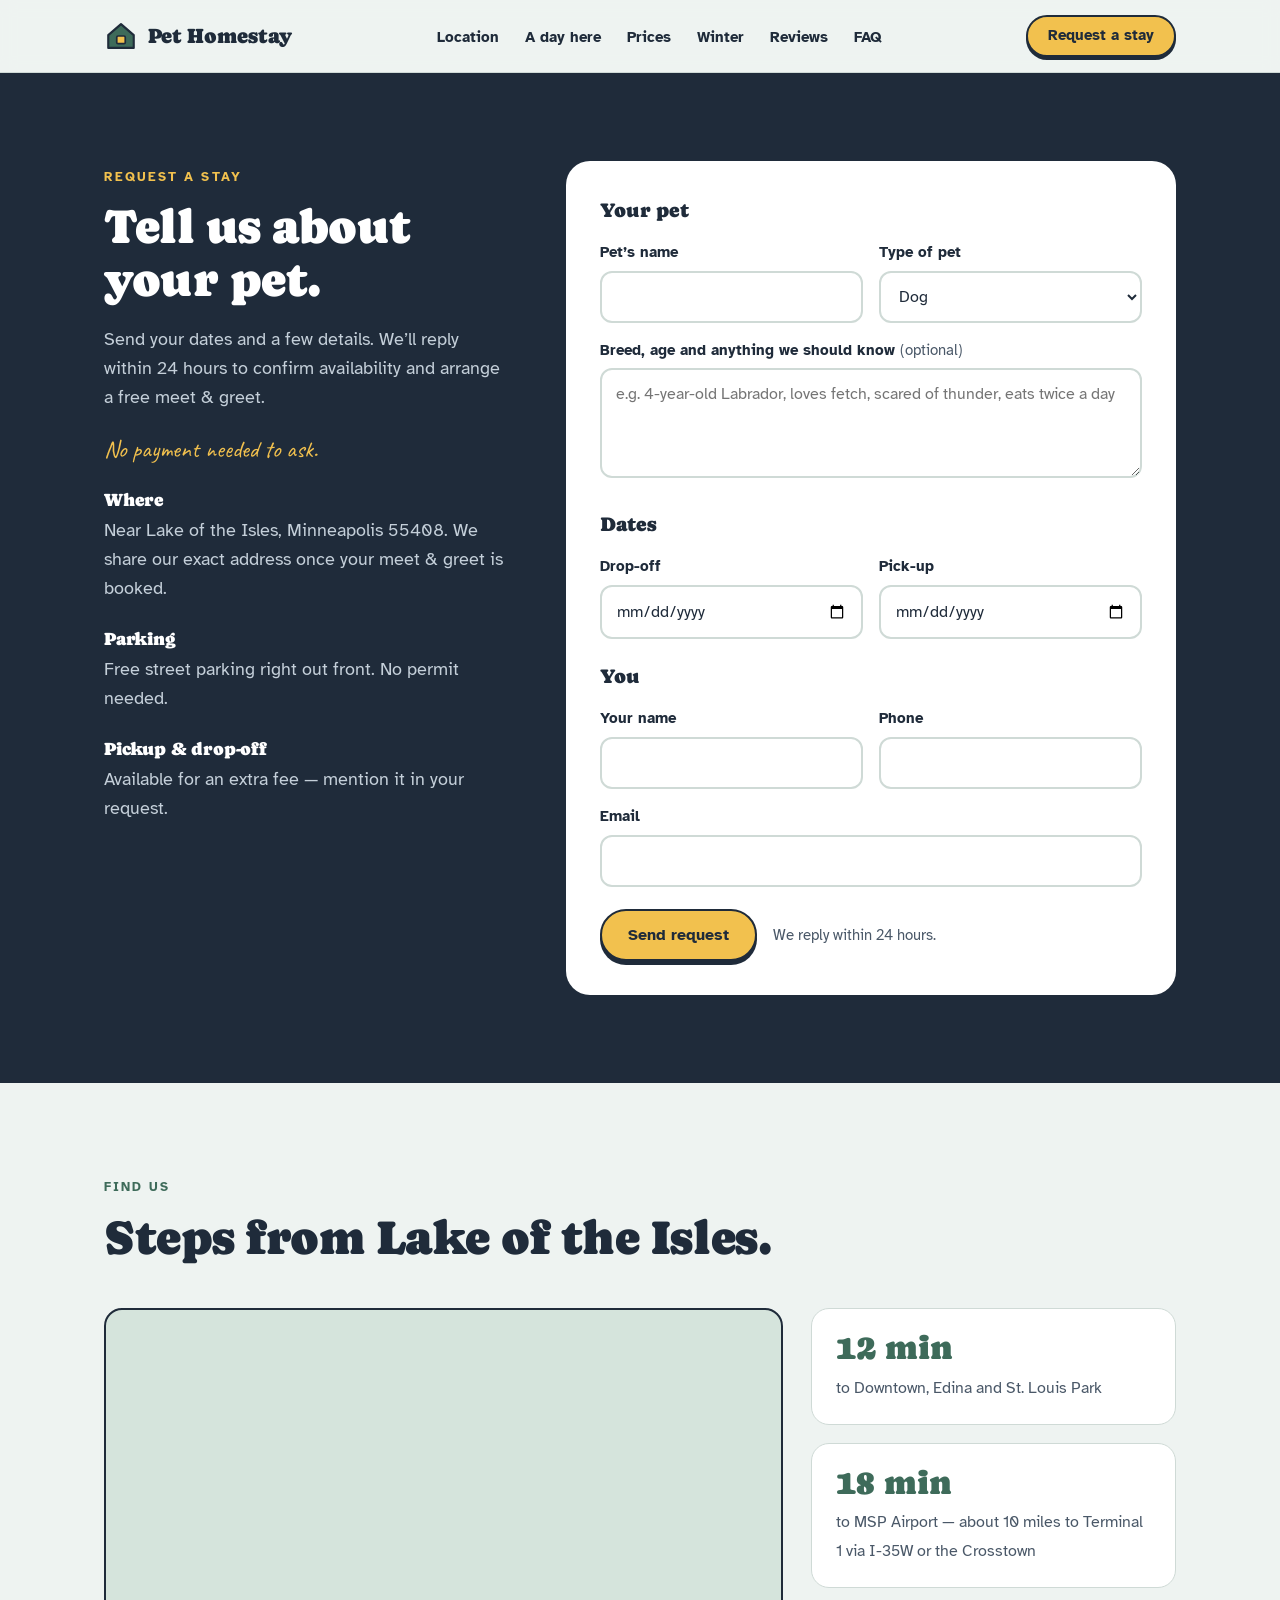
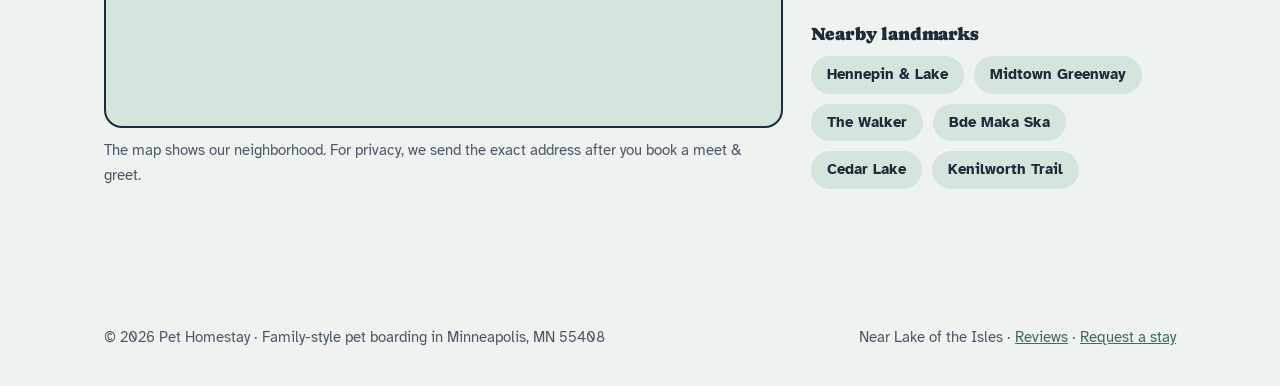
==== contact.html @ 7f304191 "Add Minneapolis location, service area, winter care, drop-in visits, reviews and contact pages Co-Au" ====
<!DOCTYPE html>
<html lang="en">
<head>
<meta charset="UTF-8">
<meta name="viewport" content="width=device-width, initial-scale=1">
<title>Request a Stay | Pet Boarding near Lake of the Isles, Minneapolis</title>
<meta name="description" content="Request pet boarding or drop-in visits near Lake of the Isles, Minneapolis 55408. Free street parking, pickup available. We reply within 24 hours.">
<link rel="canonical" href="https://petboardinghome.org/contact.html">
<meta property="og:title" content="Request a Stay | Pet Boarding near Lake of the Isles, Minneapolis">
<meta property="og:description" content="Request pet boarding or drop-in visits near Lake of the Isles, Minneapolis 55408. Free street parking, pickup available. We reply within 24 hours.">
<meta property="og:url" content="https://petboardinghome.org/contact.html">
<meta property="og:type" content="website">
<link rel="preconnect" href="https://fonts.googleapis.com">
<link rel="preconnect" href="https://fonts.gstatic.com" crossorigin>
<link href="https://fonts.googleapis.com/css2?family=Caprasimo&family=Atkinson+Hyperlegible:ital,wght@0,400;0,700;1,400&family=Caveat:wght@500;700&display=swap" rel="stylesheet">
<link rel="stylesheet" href="styles.css">
</head>
<body>

<header class="site">
  <div class="wrap nav">
    <a class="brand" href="index.html" aria-label="Pet Homestay, home">
      <svg class="brand-mark" viewBox="0 0 40 40" aria-hidden="true">
        <path d="M5 19 20 6l15 13v15H5z" fill="#3E6B5A" stroke="#1F2B3A" stroke-width="2.5" stroke-linejoin="round"/>
        <rect x="15" y="20" width="10" height="9" rx="1.5" fill="#F2C14E" stroke="#1F2B3A" stroke-width="2"/>
      </svg>
      <span class="brand-name">Pet Homestay</span>
    </a>
    <ul class="nav-links">
      <li><a href="index.html#location">Location</a></li>
      <li><a href="index.html#day">A day here</a></li>
      <li><a href="index.html#prices">Prices</a></li>
      <li><a href="index.html#winter">Winter</a></li>
      <li><a href="testimonials.html">Reviews</a></li>
      <li><a href="index.html#faq">FAQ</a></li>
    </ul>
    <a class="btn btn-primary" href="contact.html">Request a stay</a>
  </div>
</header>

<main id="top">

  <section id="book" class="band-ink">
    <div class="wrap book-grid">
      <div class="book-aside">
        <span class="eyebrow">Request a stay</span>
        <h1 style="color:#fff; font-size:clamp(2rem,4.2vw,3rem)">Tell us about your pet.</h1>
        <p>Send your dates and a few details. We’ll reply within 24 hours to confirm availability and arrange a free meet &amp; greet.</p>
        <p class="note" style="color:var(--lamp)">No payment needed to ask.</p>
        <h3>Where</h3>
        <p>Near Lake of the Isles, Minneapolis 55408. We share our exact address once your meet &amp; greet is booked.</p>
        <h3>Parking</h3>
        <p>Free street parking right out front. No permit needed.</p>
        <h3>Pickup &amp; drop-off</h3>
        <p>Available for an extra fee — mention it in your request.</p>
      </div>

      <form class="request" id="request-form" action="https://formspree.io/f/mzezzyql" method="POST" novalidate>
        <input type="hidden" name="_subject" id="fs-subject" value="New stay request">
        <input type="text" name="_gotcha" tabindex="-1" autocomplete="off" aria-hidden="true" style="position:absolute;left:-9999px">
        <div id="form-body">
          <fieldset>
            <legend>Your pet</legend>
            <div class="fields">
              <div><label for="pet-name">Pet’s name</label><input id="pet-name" name="Pet name" required autocomplete="off"><p class="error">Please add your pet’s name.</p></div>
              <div><label for="pet-type">Type of pet</label>
                <select id="pet-type" name="Pet type">
                  <option>Dog</option><option>Cat</option><option>Rabbit / small pet</option><option>Other</option>
                </select>
              </div>
              <div class="full"><label for="pet-about">Breed, age and anything we should know <span class="opt">(optional)</span></label>
                <textarea id="pet-about" name="About the pet" placeholder="e.g. 4-year-old Labrador, loves fetch, scared of thunder, eats twice a day"></textarea></div>
            </div>
          </fieldset>
          <fieldset>
            <legend>Dates</legend>
            <div class="fields">
              <div><label for="date-in">Drop-off</label><input id="date-in" name="Drop-off" type="date" required><p class="error">Choose a drop-off date.</p></div>
              <div><label for="date-out">Pick-up</label><input id="date-out" name="Pick-up" type="date" required><p class="error">Choose a pick-up date on or after drop-off.</p></div>
            </div>
          </fieldset>
          <fieldset>
            <legend>You</legend>
            <div class="fields">
              <div><label for="owner-name">Your name</label><input id="owner-name" name="Owner name" required autocomplete="name"><p class="error">Please add your name.</p></div>
              <div><label for="owner-phone">Phone</label><input id="owner-phone" name="Phone" type="tel" required autocomplete="tel"><p class="error">Please add a phone number.</p></div>
              <div class="full"><label for="owner-email">Email</label><input id="owner-email" name="email" type="email" required autocomplete="email"><p class="error">Please add a valid email address.</p></div>
            </div>
          </fieldset>
          <div class="form-foot">
            <button class="btn btn-primary" type="submit" id="send-btn">Send request</button>
            <small>We reply within 24 hours.</small>
          </div>
          <p class="send-error" id="send-error" role="alert"></p>
        </div>
        <div class="sent" id="form-sent" role="status" aria-live="polite">
          <h3>Request sent</h3>
          <p>Thanks! We’ve got your request and will reply within 24 hours to confirm availability and set up a meet &amp; greet.</p>
        </div>
      </form>
    </div>
  </section>

  <section id="map">
    <div class="wrap">
      <div class="section-head">
        <span class="eyebrow">Find us</span>
        <h2>Steps from Lake of the Isles.</h2>
      </div>
      <div class="map-grid">
        <div>
          <iframe class="map" title="Map of Lake of the Isles, Minneapolis" loading="lazy" referrerpolicy="no-referrer-when-downgrade"
            src="https://www.google.com/maps?q=Lake+of+the+Isles,+Minneapolis,+MN+55408&amp;z=14&amp;output=embed"></iframe>
          <p class="map-note">The map shows our neighborhood. For privacy, we send the exact address after you book a meet &amp; greet.</p>
        </div>
        <div>
          <div class="drive" style="grid-template-columns:1fr; margin:0">
            <div><strong>12 min</strong><span>to Downtown, Edina and St. Louis Park</span></div>
            <div><strong>18 min</strong><span>to MSP Airport — about 10 miles to Terminal 1 via I-35W or the Crosstown</span></div>
          </div>
          <div class="landmarks">
            <h3>Nearby landmarks</h3>
            <ul class="chips">
              <li>Hennepin &amp; Lake</li><li>Midtown Greenway</li><li>The Walker</li>
              <li>Bde Maka Ska</li><li>Cedar Lake</li><li>Kenilworth Trail</li>
            </ul>
          </div>
        </div>
      </div>
    </div>
  </section>

</main>

<footer class="site">
  <div class="wrap foot">
    <span>© <span id="year"></span> Pet Homestay · Family-style pet boarding in Minneapolis, MN 55408</span>
    <span>Near Lake of the Isles · <a href="testimonials.html">Reviews</a> · <a href="contact.html">Request a stay</a></span>
  </div>
</footer>

<script>document.getElementById("year").textContent = new Date().getFullYear();</script>
<script src="form.js"></script>
</body>
</html>
---- styles.css ----
:root {
  --mist: #EEF3F1;      /* page background, soft morning light */
  --white: #FFFFFF;
  --ink: #1F2B3A;       /* evening navy, text */
  --ink-soft: #4A5868;
  --lamp: #F2C14E;      /* warm lamp glow, the one bright accent */
  --lamp-soft: #FBE7B0;
  --sofa: #3E6B5A;      /* living-room green */
  --sofa-soft: #D5E4DC;
  --blush: #F4C7B8;
  --line: #CFDAD6;

  --display: "Caprasimo", Georgia, serif;
  --body: "Atkinson Hyperlegible", system-ui, sans-serif;
  --hand: "Caveat", cursive;

  --radius: 18px;
  --max: 1120px;
}

* { box-sizing: border-box; }
html { scroll-behavior: smooth; }
body {
  margin: 0;
  background: var(--mist);
  color: var(--ink);
  font-family: var(--body);
  font-size: 18px;
  line-height: 1.6;
  -webkit-font-smoothing: antialiased;
}
img, svg { display: block; max-width: 100%; }
a { color: var(--sofa); }
a:focus-visible, button:focus-visible, input:focus-visible, select:focus-visible,
textarea:focus-visible, summary:focus-visible {
  outline: 3px solid var(--lamp);
  outline-offset: 3px;
  border-radius: 6px;
}

.wrap { max-width: var(--max); margin: 0 auto; padding: 0 24px; }

h1, h2, h3 { font-family: var(--display); font-weight: 400; line-height: 1.1; margin: 0; letter-spacing: -0.01em; }
h2 { font-size: clamp(2rem, 4.2vw, 3rem); }
h3 { font-size: 1.35rem; }
.eyebrow {
  display: inline-block;
  font-size: 0.8rem;
  font-weight: 700;
  letter-spacing: 0.16em;
  text-transform: uppercase;
  color: var(--sofa);
  margin-bottom: 14px;
}
.lede { font-size: 1.15rem; color: var(--ink-soft); max-width: 60ch; }
.note { font-family: var(--hand); font-size: 1.5rem; color: var(--sofa); line-height: 1.2; }

/* ---------- buttons ---------- */
.btn {
  display: inline-flex; align-items: center; gap: 10px;
  font: 700 1rem/1 var(--body);
  padding: 16px 26px;
  border-radius: 999px;
  border: 2px solid var(--ink);
  text-decoration: none;
  cursor: pointer;
  transition: transform .15s ease, box-shadow .15s ease;
}
.btn-primary { background: var(--lamp); color: var(--ink); box-shadow: 0 4px 0 var(--ink); }
.btn-primary:hover { transform: translateY(-2px); box-shadow: 0 6px 0 var(--ink); }
.btn-primary:active { transform: translateY(2px); box-shadow: 0 2px 0 var(--ink); }
.btn-quiet { background: transparent; color: var(--ink); }
.btn-quiet:hover { background: var(--white); }

/* ---------- nav ---------- */
header.site {
  position: sticky; top: 0; z-index: 20;
  background: color-mix(in srgb, var(--mist) 92%, transparent);
  backdrop-filter: blur(8px);
  border-bottom: 1px solid var(--line);
}
.nav { display: flex; align-items: center; justify-content: space-between; height: 72px; gap: 16px; }
.brand { display: flex; align-items: center; gap: 10px; text-decoration: none; color: var(--ink); }
.brand-mark { width: 34px; height: 34px; }
.brand-name { font-family: var(--display); font-size: 1.3rem; line-height: 1; }
.nav-links { display: flex; gap: 26px; list-style: none; margin: 0; padding: 0; }
.nav-links a { color: var(--ink); text-decoration: none; font-weight: 700; font-size: 0.95rem; }
.nav-links a:hover, .nav-links a[aria-current] { color: var(--sofa); }
.nav-links a[aria-current] { text-decoration: underline; text-underline-offset: 6px; text-decoration-thickness: 2px; }
.nav .btn { padding: 11px 20px; font-size: 0.95rem; box-shadow: 0 3px 0 var(--ink); }

/* ---------- hero ---------- */
.hero { padding: 64px 0 40px; }
.hero-grid { display: grid; grid-template-columns: 1.1fr 0.9fr; gap: 48px; align-items: center; }
.hero h1 { font-size: clamp(2.3rem, 5vw, 4rem); margin-bottom: 22px; }
.hero .served { font-weight: 700; margin: -12px 0 28px; max-width: 60ch; }
.rating-line { margin: 22px 0 0; font-size: 0.98rem; }
.rating-line .stars { color: #E0A800; letter-spacing: 2px; }
.rating-line a { font-weight: 700; }
.hero h1 em { font-style: normal; color: var(--sofa); }
.hero .lede { margin: 0 0 30px; }
.hero-actions { display: flex; flex-wrap: wrap; gap: 14px; margin-bottom: 34px; }
.promises { display: flex; flex-wrap: wrap; gap: 10px; list-style: none; padding: 0; margin: 0; }
.promises li {
  background: var(--white); border: 1px solid var(--line);
  border-radius: 999px; padding: 8px 16px; font-weight: 700; font-size: 0.92rem;
}
.promises li::before { content: "✕ "; color: #C2553F; }
.promises li.yes::before { content: "✓ "; color: var(--sofa); }

.house { position: relative; }
.house svg { width: 100%; height: auto; }
.house .caption {
  margin: 4px 8% 0 0; text-align: right;
  transform: rotate(-3deg);
}
.glow { animation: glow 5s ease-in-out infinite; }
@keyframes glow { 0%,100% { opacity: .55; } 50% { opacity: .85; } }
.smoke circle { animation: rise 6s linear infinite; opacity: 0; }
.smoke circle:nth-child(2) { animation-delay: 2s; }
.smoke circle:nth-child(3) { animation-delay: 4s; }
@keyframes rise {
  0% { transform: translate(0, 0) scale(.6); opacity: 0; }
  20% { opacity: .5; }
  100% { transform: translate(14px, -60px) scale(1.4); opacity: 0; }
}
.breath { transform-origin: 50% 100%; transform-box: fill-box; animation: breath 3.4s ease-in-out infinite; }
@keyframes breath { 0%,100% { transform: scaleY(1); } 50% { transform: scaleY(1.05); } }

/* ---------- sections ---------- */
section { padding: 88px 0; scroll-margin-top: 72px; }
.section-head { margin-bottom: 44px; }
.section-head .lede { margin-top: 14px; }
.band-white { background: var(--white); }
.band-ink { background: var(--ink); color: var(--mist); }
.band-ink .eyebrow { color: var(--lamp); }
.band-ink .lede { color: #C4CFD9; }

/* kennel vs home comparison */
.compare { width: 100%; border-collapse: separate; border-spacing: 0; font-size: 1rem; }
.compare th, .compare td { padding: 18px 20px; text-align: left; vertical-align: top; border-bottom: 1px solid var(--line); }
.compare thead th { font-size: 0.8rem; letter-spacing: .14em; text-transform: uppercase; color: var(--ink-soft); border-bottom: 2px solid var(--ink); }
.compare thead th.us { color: var(--sofa); }
.compare tbody th { font-weight: 700; width: 22%; }
.compare td.them { color: var(--ink-soft); width: 34%; }
.compare td.us { background: var(--sofa-soft); font-weight: 700; }
.compare tr:last-child td.us { border-radius: 0 0 var(--radius) var(--radius); }
.compare thead th.us { background: var(--sofa-soft); border-radius: var(--radius) var(--radius) 0 0; }

/* a day here — timeline */
.day { position: relative; list-style: none; margin: 0; padding: 0; display: grid; grid-template-columns: repeat(6, 1fr); gap: 0; }
.day::before {
  content: ""; position: absolute; left: 0; right: 0; top: 27px; height: 4px;
  background: linear-gradient(90deg, var(--lamp-soft), var(--lamp) 45%, #7C8BB5 80%, #3B4A73);
  border-radius: 4px;
}
.day li { position: relative; padding: 0 14px 0 0; }
.day .dot {
  width: 58px; height: 58px; border-radius: 50%;
  background: var(--ink); border: 4px solid var(--ink);
  display: grid; place-items: center; font-size: 1.5rem; position: relative; z-index: 1;
  margin-bottom: 18px;
}
.day .dot span { width: 100%; height: 100%; border-radius: 50%; background: var(--mist); display: grid; place-items: center; }
.day time { display: block; font-family: var(--hand); font-size: 1.7rem; color: var(--lamp); line-height: 1; margin-bottom: 6px; }
.day h3 { font-size: 1.15rem; margin-bottom: 6px; color: var(--white); }
.day p { margin: 0; font-size: 0.95rem; color: #C4CFD9; }

/* steps */
.steps { list-style: none; margin: 0; padding: 0; display: grid; grid-template-columns: repeat(5, 1fr); gap: 16px; counter-reset: step; }
.steps li {
  counter-increment: step;
  background: var(--white); border: 1px solid var(--line); border-radius: var(--radius);
  padding: 24px 20px;
}
.steps li::before {
  content: counter(step);
  display: grid; place-items: center;
  width: 36px; height: 36px; border-radius: 50%;
  background: var(--lamp); border: 2px solid var(--ink);
  font-weight: 700; margin-bottom: 14px;
}
.steps h3 { font-size: 1.15rem; margin-bottom: 8px; }
.steps p { margin: 0; font-size: 0.95rem; color: var(--ink-soft); }

/* pricing */
.prices { display: grid; grid-template-columns: repeat(4, 1fr); gap: 18px; }
.price {
  background: var(--mist); border-radius: var(--radius); padding: 30px 28px;
  border: 2px solid transparent;
}
.prices .price { background: var(--white); border-color: var(--line); }
.prices .price.featured { background: var(--lamp-soft); border-color: var(--ink); }
.price h3 { margin-bottom: 6px; }
.price .amount { font-family: var(--display); font-size: 3rem; line-height: 1; margin: 16px 0 4px; }
.price .per { color: var(--ink-soft); font-size: 0.95rem; }
.price ul { padding: 0; margin: 20px 0 0; list-style: none; font-size: 0.97rem; }
.price li { padding: 7px 0; border-top: 1px dashed var(--line); }
.price li:first-child { border-top: 0; }
.price-foot { margin-top: 22px; color: var(--ink-soft); font-size: 0.95rem; }

/* packing + faq */
.two-col { display: grid; grid-template-columns: 1fr 1fr; gap: 56px; align-items: start; }
.pack {
  background: var(--white); border-radius: var(--radius); padding: 32px;
  border: 1px solid var(--line);
  transform: rotate(-1deg);
  box-shadow: 0 10px 30px rgba(31,43,58,.08);
}
.pack h3 { font-family: var(--hand); font-size: 2.2rem; font-weight: 700; margin-bottom: 10px; }
.pack ul { list-style: none; padding: 0; margin: 0; }
.pack li { display: flex; gap: 12px; padding: 9px 0; border-bottom: 1px solid var(--mist); }
.pack li::before { content: ""; flex: none; width: 20px; height: 20px; margin-top: 4px; border: 2px solid var(--sofa); border-radius: 5px; }

details { border-bottom: 1px solid var(--line); }
details:first-of-type { border-top: 1px solid var(--line); }
summary {
  list-style: none; cursor: pointer; padding: 20px 40px 20px 0; position: relative;
  font-weight: 700; font-size: 1.05rem;
}
summary::-webkit-details-marker { display: none; }
summary::after {
  content: "+"; position: absolute; right: 6px; top: 14px;
  font-family: var(--display); font-size: 1.7rem; color: var(--sofa); transition: transform .2s;
}
details[open] summary::after { transform: rotate(45deg); }
details p { margin: 0 0 20px; color: var(--ink-soft); }

/* booking form */
.book-grid { display: grid; grid-template-columns: 0.8fr 1.2fr; gap: 56px; align-items: start; }
.book-aside p { color: #C4CFD9; }
form.request {
  background: var(--white); color: var(--ink);
  border-radius: 24px; padding: 34px;
}
fieldset { border: 0; padding: 0; margin: 0 0 22px; }
legend { font-family: var(--display); font-size: 1.25rem; margin-bottom: 14px; padding: 0; }
.fields { display: grid; grid-template-columns: 1fr 1fr; gap: 16px; }
.fields .full { grid-column: 1 / -1; }
label { display: block; font-weight: 700; font-size: 0.92rem; margin-bottom: 6px; }
label .opt { font-weight: 400; color: var(--ink-soft); }
input, select, textarea {
  width: 100%; font: 400 1rem/1.4 var(--body); color: var(--ink);
  padding: 13px 14px; border: 2px solid var(--line); border-radius: 12px; background: var(--white);
}
input:hover, select:hover, textarea:hover { border-color: #AFC0BA; }
input:focus, select:focus, textarea:focus { border-color: var(--sofa); outline: none; }
textarea { min-height: 110px; resize: vertical; }
.form-foot { display: flex; flex-wrap: wrap; align-items: center; gap: 16px; }
.form-foot small { color: var(--ink-soft); }
.error { color: #B23A25; font-size: 0.9rem; margin-top: 6px; display: none; }
.invalid .error { display: block; }
.invalid input { border-color: #B23A25; }
.send-error { color: #B23A25; font-weight: 700; margin: 14px 0 0; }
.send-error:empty { display: none; }
.btn:disabled { opacity: .6; cursor: wait; }
.sent { display: none; text-align: center; padding: 30px 10px; }
.sent h3 { font-size: 1.8rem; margin-bottom: 10px; }
.sent p { color: var(--ink-soft); }

footer.site { padding: 36px 0; font-size: 0.92rem; color: var(--ink-soft); }
.foot { display: flex; flex-wrap: wrap; justify-content: space-between; gap: 12px; }

/* ---------- location ---------- */
.drive { display: grid; grid-template-columns: repeat(3, 1fr); gap: 18px; margin-bottom: 40px; }
.drive div { background: var(--white); border: 1px solid var(--line); border-radius: var(--radius); padding: 22px 24px; }
.drive strong { display: block; font-family: var(--display); font-weight: 400; font-size: 2.1rem; line-height: 1; margin-bottom: 8px; color: var(--sofa); }
.drive span { color: var(--ink-soft); font-size: 0.98rem; }

.rings { display: grid; grid-template-columns: repeat(3, 1fr); gap: 18px; }
.ring-card { background: var(--white); border: 1px solid var(--line); border-radius: var(--radius); padding: 26px 24px; }
.ring-icon { position: relative; width: 46px; height: 46px; margin-bottom: 16px; }
.ring-icon i { position: absolute; inset: 0; margin: auto; border-radius: 50%; border: 2px solid var(--line); }
.ring-icon i:nth-child(1) { width: 14px; height: 14px; background: var(--lamp); border-color: var(--ink); }
.ring-icon i:nth-child(2) { width: 30px; height: 30px; }
.ring-icon i:nth-child(3) { width: 46px; height: 46px; }
.ring-1 i:nth-child(2) { border-color: var(--sofa); border-width: 3px; }
.ring-2 i:nth-child(2) { border-color: var(--sofa); }
.ring-2 i:nth-child(3), .ring-3 i:nth-child(3) { border-color: var(--sofa); border-width: 3px; }
.ring-card h3 { margin-bottom: 4px; }
.ring-card .sub { color: var(--ink-soft); font-size: 0.95rem; margin: 0 0 14px; }
.ring-card ul { list-style: none; margin: 0; padding: 0; }
.ring-card li { padding: 6px 0; border-top: 1px dashed var(--line); }
.ring-card li:first-child { border-top: 0; }

.landmarks { margin-top: 36px; }
.landmarks h3 { font-size: 1.15rem; margin-bottom: 12px; }
.chips { display: flex; flex-wrap: wrap; gap: 10px; list-style: none; padding: 0; margin: 0; }
.chips li { background: var(--sofa-soft); border-radius: 999px; padding: 7px 16px; font-weight: 700; font-size: 0.92rem; }

.practical { display: grid; grid-template-columns: 1fr 1fr; gap: 18px; margin-top: 36px; }
.practical div { background: var(--lamp-soft); border: 2px solid var(--ink); border-radius: var(--radius); padding: 22px 24px; }
.practical h3 { font-size: 1.2rem; margin-bottom: 6px; }
.practical p { margin: 0; }

/* ---------- winter ---------- */
.winter { display: grid; grid-template-columns: repeat(4, 1fr); gap: 18px; list-style: none; padding: 0; margin: 0; }
.winter li { border-top: 3px solid var(--lamp); padding-top: 18px; }
.winter h3 { font-size: 1.15rem; margin-bottom: 8px; color: var(--white); }
.winter p { margin: 0; color: #C4CFD9; font-size: 0.97rem; }

/* ---------- reviews ---------- */
.quotes { display: grid; grid-template-columns: repeat(3, 1fr); gap: 18px; }
.review { background: var(--white); border: 1px solid var(--line); border-radius: var(--radius); padding: 24px; margin: 0; }
.review .stars { color: #E0A800; letter-spacing: 2px; font-size: 1.05rem; }
.review blockquote { margin: 10px 0 16px; font-size: 1.02rem; }
.review figcaption { font-size: 0.92rem; color: var(--ink-soft); }
.review figcaption strong { color: var(--ink); }
.quotes-foot { margin-top: 26px; }
.reviews { columns: 3; column-gap: 18px; }
.reviews .review { break-inside: avoid; margin-bottom: 18px; display: block; }
.score { display: flex; align-items: baseline; gap: 14px; margin-top: 14px; }
.score strong { font-family: var(--display); font-weight: 400; font-size: 3.4rem; line-height: 1; }
.score .stars { color: #E0A800; font-size: 1.5rem; letter-spacing: 3px; }

/* ---------- cta + contact ---------- */
.cta { text-align: center; }
.cta h2 { color: var(--white); margin-bottom: 14px; }
.cta .lede { margin: 0 auto 28px; }
.page-head { padding: 56px 0 24px; }
.page-head h1 { font-size: clamp(2.2rem, 5vw, 3.6rem); }
.page-head .lede { margin-top: 14px; }
.book-aside h3 { color: var(--white); font-size: 1.15rem; margin: 26px 0 6px; }
.book-aside h3 + p { margin-top: 0; }
.map-grid { display: grid; grid-template-columns: 1.3fr 0.7fr; gap: 28px; align-items: start; }
.map { width: 100%; height: 420px; border: 2px solid var(--ink); border-radius: var(--radius); display: block; background: var(--sofa-soft); }
.map-note { color: var(--ink-soft); font-size: 0.95rem; margin-top: 10px; }

/* ---------- responsive ---------- */
@media (max-width: 960px) {
  .nav { height: auto; flex-wrap: wrap; padding-top: 12px; }
  .nav-links { order: 3; width: 100%; overflow-x: auto; gap: 20px; padding: 4px 0 12px; white-space: nowrap; scrollbar-width: none; }
  .nav-links::-webkit-scrollbar { display: none; }
  section { scroll-margin-top: 110px; }
  .hero-grid, .two-col, .book-grid { grid-template-columns: 1fr; }
  .house { max-width: 460px; margin: 0 auto; }
  .steps { grid-template-columns: 1fr 1fr; }
  .prices { grid-template-columns: 1fr 1fr; }
  .rings, .winter, .quotes, .drive { grid-template-columns: 1fr; }
  .reviews { columns: 1; }
  .map-grid { grid-template-columns: 1fr; }
  .day { grid-template-columns: 1fr; gap: 26px; }
  .day::before { left: 27px; right: auto; top: 0; bottom: 0; width: 4px; height: auto;
    background: linear-gradient(180deg, var(--lamp-soft), var(--lamp) 45%, #7C8BB5 80%, #3B4A73); }
  .day li { display: grid; grid-template-columns: 58px 1fr; column-gap: 20px; padding: 0; }
  .day .dot { grid-row: span 3; margin: 0; }
}
@media (max-width: 620px) {
  body { font-size: 17px; }
  .wrap { padding: 0 16px; }
  section { padding: 64px 0; }
  .hero { padding-top: 40px; }
  .steps { grid-template-columns: 1fr; }
  .prices { grid-template-columns: 1fr; }
  .fields { grid-template-columns: 1fr; }
  form.request { padding: 24px 18px; }
  .nav .btn { padding: 10px 16px; }
  .brand-name { font-size: 1.1rem; }
  .compare thead { display: none; }
  .compare, .compare tbody, .compare tr, .compare th, .compare td { display: block; width: 100% !important; }
  .compare tr { margin-bottom: 16px; border: 1px solid var(--line); border-radius: var(--radius); overflow: hidden; background: var(--white); }
  .compare tbody th { border-bottom: 0; padding-bottom: 4px; }
  .compare td { border-bottom: 0; padding-top: 8px; padding-bottom: 12px; }
  .compare td.them::before { content: "Kennel: "; font-weight: 700; }
  .compare td.us::before { content: "With us: "; }
  .compare tr:last-child td.us { border-radius: 0; }
}
@media (prefers-reduced-motion: reduce) {
  *, *::before, *::after { animation: none !important; transition: none !important; }
  html { scroll-behavior: auto; }
}
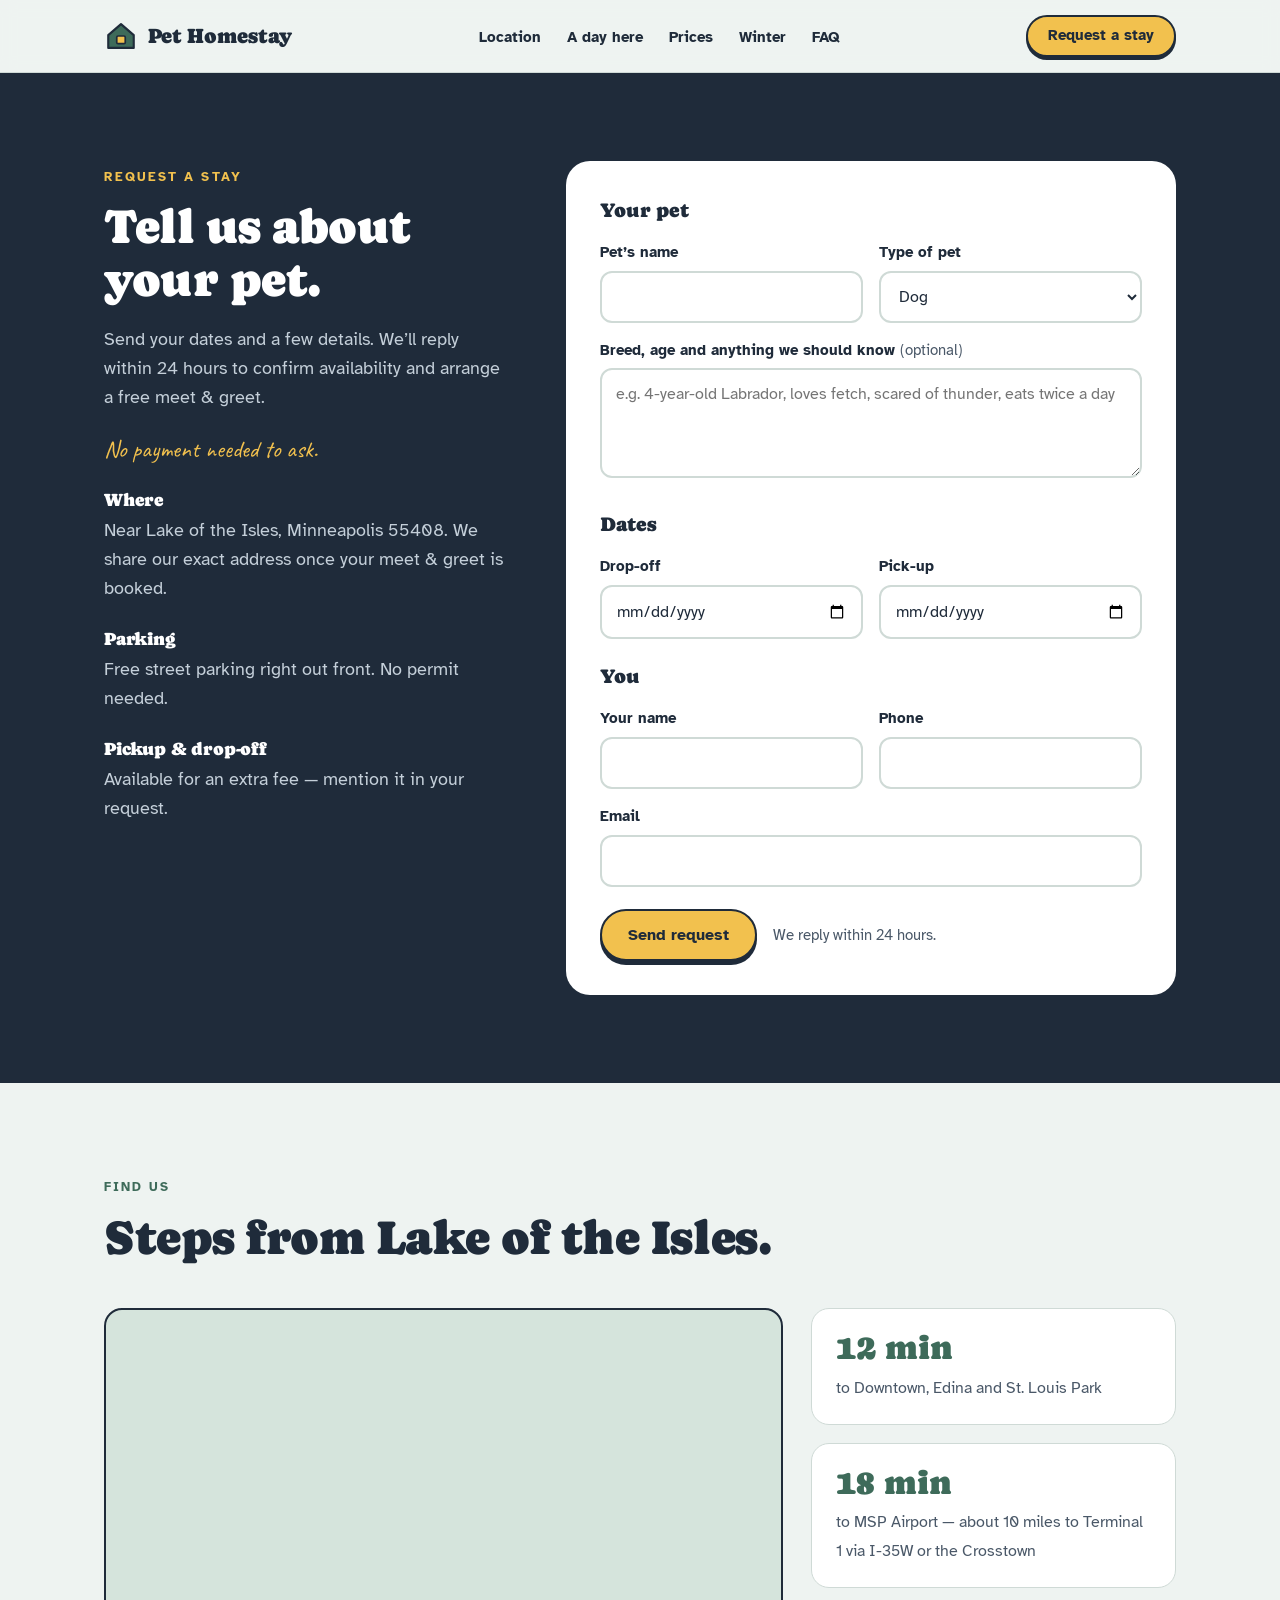
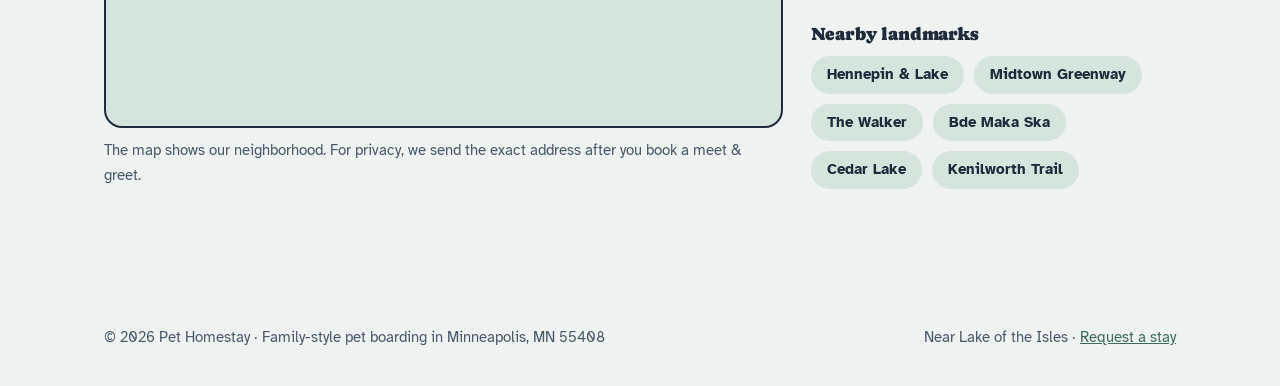
==== commit e90fd371: "Remove Rover reviews and testimonials page Co-Authored-By: Claude Opus 5 <noreply@anthropic.com>" ====
--- a/contact.html
+++ b/contact.html
@@ -31,7 +31,6 @@
       <li><a href="index.html#day">A day here</a></li>
       <li><a href="index.html#prices">Prices</a></li>
       <li><a href="index.html#winter">Winter</a></li>
-      <li><a href="testimonials.html">Reviews</a></li>
       <li><a href="index.html#faq">FAQ</a></li>
     </ul>
     <a class="btn btn-primary" href="contact.html">Request a stay</a>
@@ -135,7 +134,7 @@
 <footer class="site">
   <div class="wrap foot">
     <span>© <span id="year"></span> Pet Homestay · Family-style pet boarding in Minneapolis, MN 55408</span>
-    <span>Near Lake of the Isles · <a href="testimonials.html">Reviews</a> · <a href="contact.html">Request a stay</a></span>
+    <span>Near Lake of the Isles · <a href="contact.html">Request a stay</a></span>
   </div>
 </footer>
 
--- a/styles.css
+++ b/styles.css
@@ -94,9 +94,6 @@
 .hero-grid { display: grid; grid-template-columns: 1.1fr 0.9fr; gap: 48px; align-items: center; }
 .hero h1 { font-size: clamp(2.3rem, 5vw, 4rem); margin-bottom: 22px; }
 .hero .served { font-weight: 700; margin: -12px 0 28px; max-width: 60ch; }
-.rating-line { margin: 22px 0 0; font-size: 0.98rem; }
-.rating-line .stars { color: #E0A800; letter-spacing: 2px; }
-.rating-line a { font-weight: 700; }
 .hero h1 em { font-style: normal; color: var(--sofa); }
 .hero .lede { margin: 0 0 30px; }
 .hero-actions { display: flex; flex-wrap: wrap; gap: 14px; margin-bottom: 34px; }
@@ -299,20 +296,6 @@
 .winter h3 { font-size: 1.15rem; margin-bottom: 8px; color: var(--white); }
 .winter p { margin: 0; color: #C4CFD9; font-size: 0.97rem; }
 
-/* ---------- reviews ---------- */
-.quotes { display: grid; grid-template-columns: repeat(3, 1fr); gap: 18px; }
-.review { background: var(--white); border: 1px solid var(--line); border-radius: var(--radius); padding: 24px; margin: 0; }
-.review .stars { color: #E0A800; letter-spacing: 2px; font-size: 1.05rem; }
-.review blockquote { margin: 10px 0 16px; font-size: 1.02rem; }
-.review figcaption { font-size: 0.92rem; color: var(--ink-soft); }
-.review figcaption strong { color: var(--ink); }
-.quotes-foot { margin-top: 26px; }
-.reviews { columns: 3; column-gap: 18px; }
-.reviews .review { break-inside: avoid; margin-bottom: 18px; display: block; }
-.score { display: flex; align-items: baseline; gap: 14px; margin-top: 14px; }
-.score strong { font-family: var(--display); font-weight: 400; font-size: 3.4rem; line-height: 1; }
-.score .stars { color: #E0A800; font-size: 1.5rem; letter-spacing: 3px; }
-
 /* ---------- cta + contact ---------- */
 .cta { text-align: center; }
 .cta h2 { color: var(--white); margin-bottom: 14px; }
@@ -336,8 +319,7 @@
   .house { max-width: 460px; margin: 0 auto; }
   .steps { grid-template-columns: 1fr 1fr; }
   .prices { grid-template-columns: 1fr 1fr; }
-  .rings, .winter, .quotes, .drive { grid-template-columns: 1fr; }
-  .reviews { columns: 1; }
+  .rings, .winter, .drive { grid-template-columns: 1fr; }
   .map-grid { grid-template-columns: 1fr; }
   .day { grid-template-columns: 1fr; gap: 26px; }
   .day::before { left: 27px; right: auto; top: 0; bottom: 0; width: 4px; height: auto;
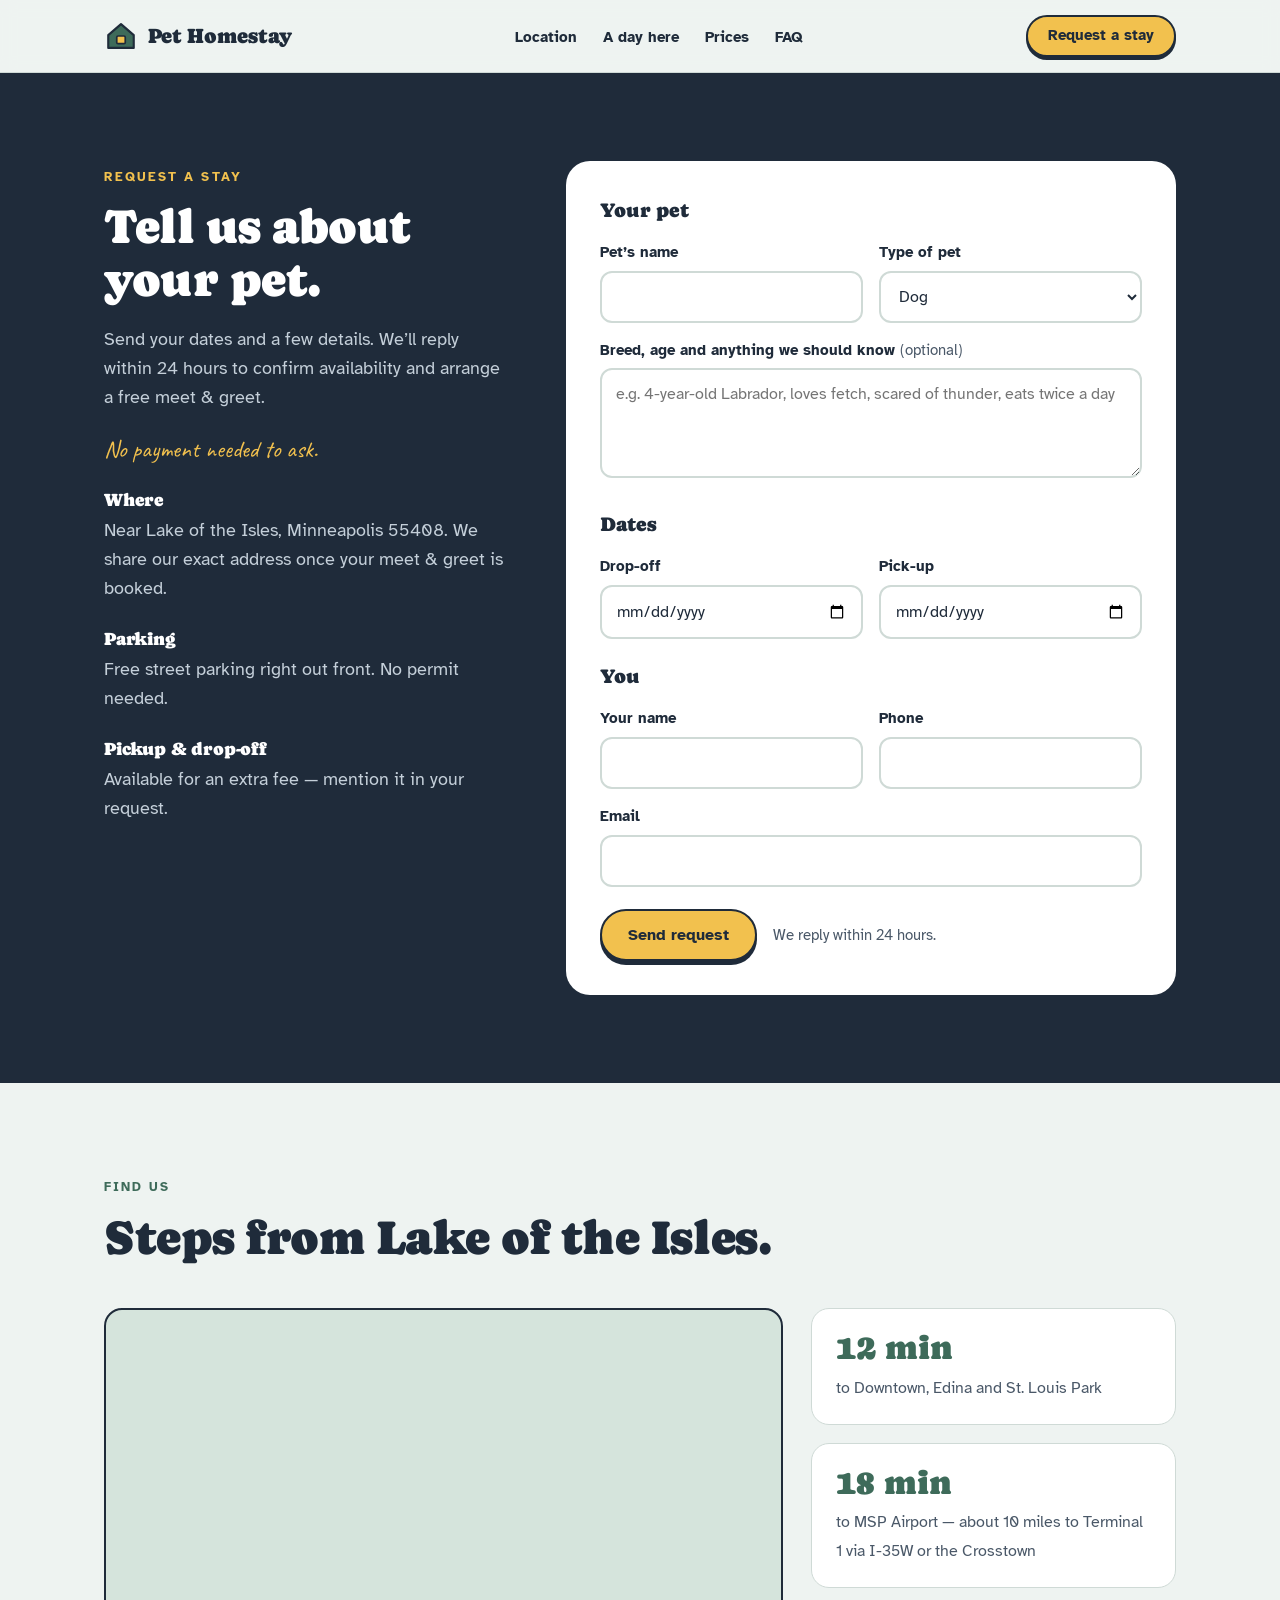
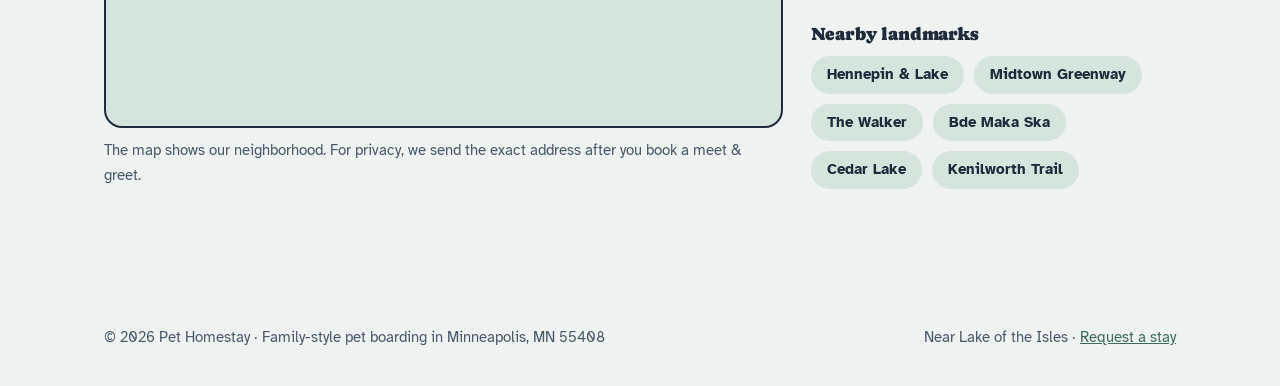
==== commit 3f81ea28: "Remove winter section Co-Authored-By: Claude Opus 5 <noreply@anthropic.com>" ====
--- a/contact.html
+++ b/contact.html
@@ -30,7 +30,6 @@
       <li><a href="index.html#location">Location</a></li>
       <li><a href="index.html#day">A day here</a></li>
       <li><a href="index.html#prices">Prices</a></li>
-      <li><a href="index.html#winter">Winter</a></li>
       <li><a href="index.html#faq">FAQ</a></li>
     </ul>
     <a class="btn btn-primary" href="contact.html">Request a stay</a>
--- a/styles.css
+++ b/styles.css
@@ -290,12 +290,6 @@
 .practical h3 { font-size: 1.2rem; margin-bottom: 6px; }
 .practical p { margin: 0; }
 
-/* ---------- winter ---------- */
-.winter { display: grid; grid-template-columns: repeat(4, 1fr); gap: 18px; list-style: none; padding: 0; margin: 0; }
-.winter li { border-top: 3px solid var(--lamp); padding-top: 18px; }
-.winter h3 { font-size: 1.15rem; margin-bottom: 8px; color: var(--white); }
-.winter p { margin: 0; color: #C4CFD9; font-size: 0.97rem; }
-
 /* ---------- cta + contact ---------- */
 .cta { text-align: center; }
 .cta h2 { color: var(--white); margin-bottom: 14px; }
@@ -319,7 +313,7 @@
   .house { max-width: 460px; margin: 0 auto; }
   .steps { grid-template-columns: 1fr 1fr; }
   .prices { grid-template-columns: 1fr 1fr; }
-  .rings, .winter, .drive { grid-template-columns: 1fr; }
+  .rings, .drive { grid-template-columns: 1fr; }
   .map-grid { grid-template-columns: 1fr; }
   .day { grid-template-columns: 1fr; gap: 26px; }
   .day::before { left: 27px; right: auto; top: 0; bottom: 0; width: 4px; height: auto;
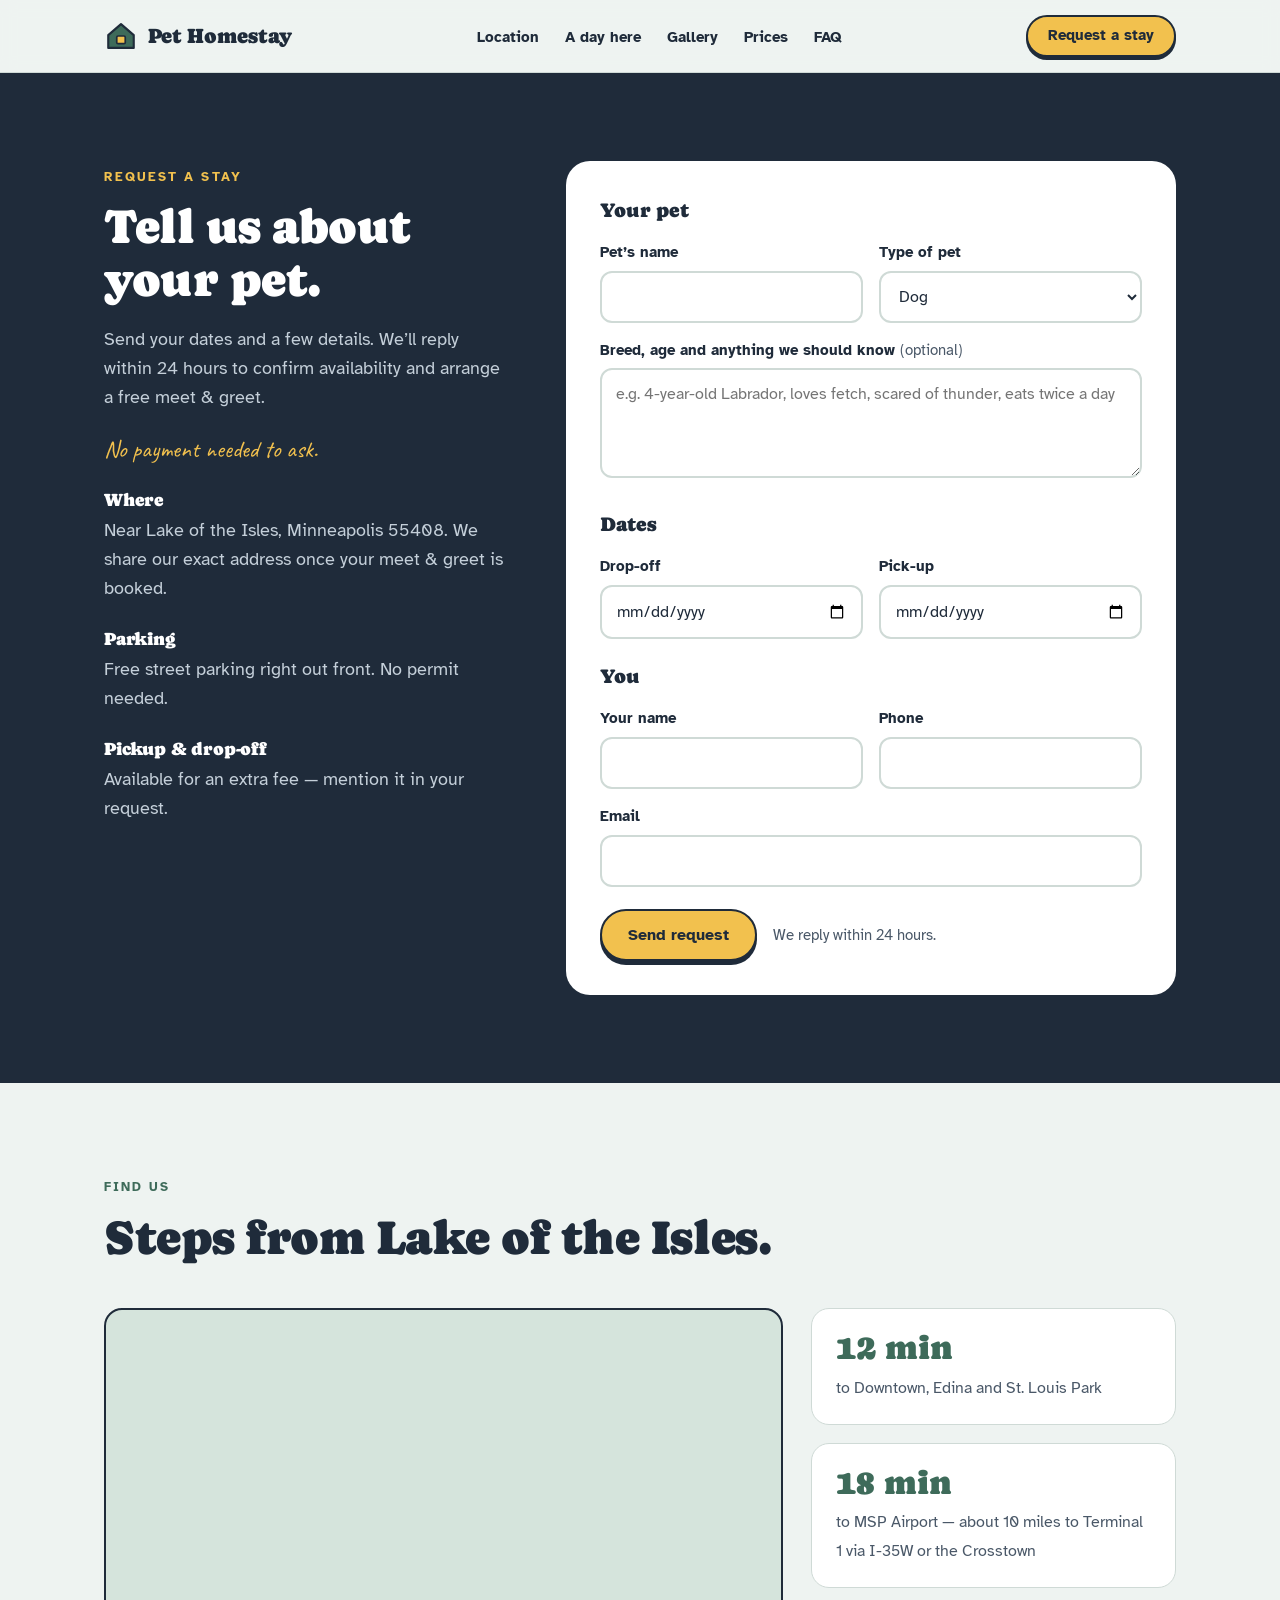
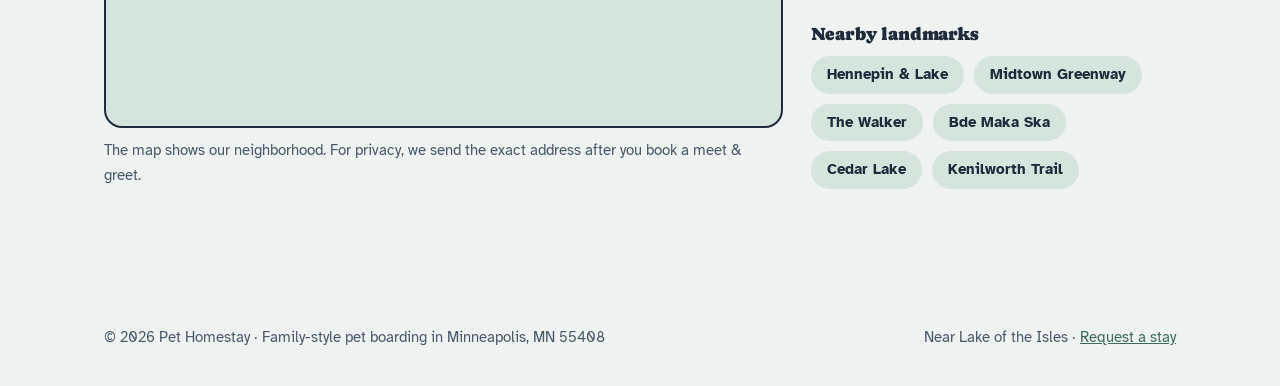
==== commit 829cd981: "Add photo gallery, remove day stay Co-Authored-By: Claude Opus 5 <noreply@anthropic.com>" ====
--- a/contact.html
+++ b/contact.html
@@ -29,6 +29,7 @@
     <ul class="nav-links">
       <li><a href="index.html#location">Location</a></li>
       <li><a href="index.html#day">A day here</a></li>
+      <li><a href="index.html#gallery">Gallery</a></li>
       <li><a href="index.html#prices">Prices</a></li>
       <li><a href="index.html#faq">FAQ</a></li>
     </ul>
--- a/styles.css
+++ b/styles.css
@@ -181,7 +181,7 @@
 .steps p { margin: 0; font-size: 0.95rem; color: var(--ink-soft); }
 
 /* pricing */
-.prices { display: grid; grid-template-columns: repeat(4, 1fr); gap: 18px; }
+.prices { display: grid; grid-template-columns: repeat(3, 1fr); gap: 18px; }
 .price {
   background: var(--mist); border-radius: var(--radius); padding: 30px 28px;
   border: 2px solid transparent;
@@ -290,6 +290,16 @@
 .practical h3 { font-size: 1.2rem; margin-bottom: 6px; }
 .practical p { margin: 0; }
 
+/* ---------- gallery ---------- */
+.gallery { list-style: none; margin: 0; padding: 0; display: grid; grid-template-columns: repeat(6, 1fr); gap: 10px; }
+.gallery a { display: block; border-radius: 14px; overflow: hidden; background: var(--sofa-soft); }
+.gallery img { width: 100%; height: auto; aspect-ratio: 1; object-fit: cover; transition: transform .3s ease; }
+.gallery a:hover img { transform: scale(1.04); }
+.lightbox { border: 0; padding: 0; background: transparent; max-width: min(92vw, 1100px); max-height: 92vh; }
+.lightbox::backdrop { background: rgba(31, 43, 58, .88); }
+.lightbox img { max-width: min(92vw, 1100px); max-height: 88vh; width: auto; height: auto; border-radius: 14px; }
+.lb-close { position: fixed; top: 16px; right: 20px; width: 48px; height: 48px; border-radius: 50%; border: 2px solid var(--ink); background: var(--lamp); font: 700 1.6rem/1 var(--body); cursor: pointer; }
+
 /* ---------- cta + contact ---------- */
 .cta { text-align: center; }
 .cta h2 { color: var(--white); margin-bottom: 14px; }
@@ -312,8 +322,9 @@
   .hero-grid, .two-col, .book-grid { grid-template-columns: 1fr; }
   .house { max-width: 460px; margin: 0 auto; }
   .steps { grid-template-columns: 1fr 1fr; }
-  .prices { grid-template-columns: 1fr 1fr; }
+  .prices { grid-template-columns: 1fr; }
   .rings, .drive { grid-template-columns: 1fr; }
+  .gallery { grid-template-columns: repeat(3, 1fr); }
   .map-grid { grid-template-columns: 1fr; }
   .day { grid-template-columns: 1fr; gap: 26px; }
   .day::before { left: 27px; right: auto; top: 0; bottom: 0; width: 4px; height: auto;
